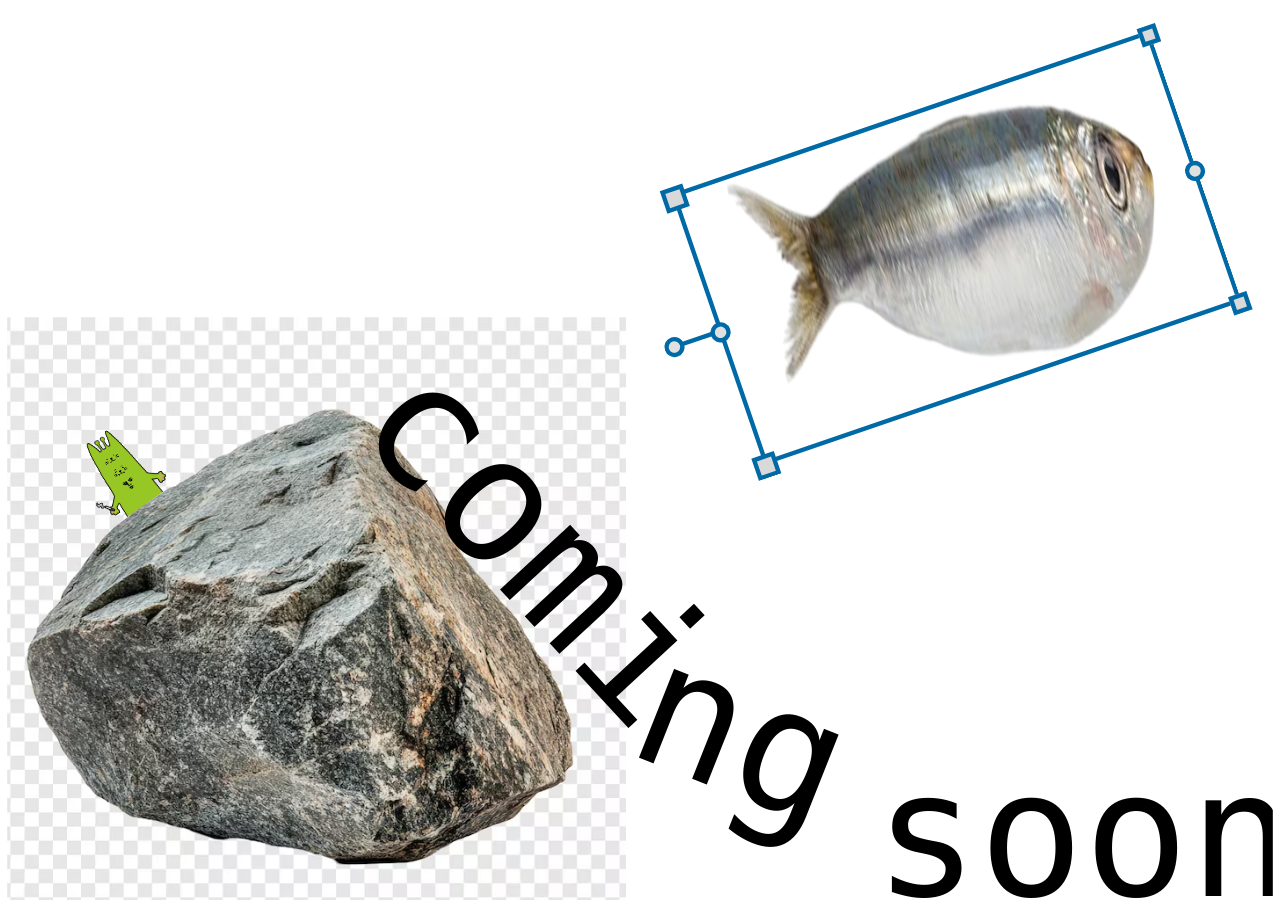
==== index.html @ 844eb031 "Coming soon Co-Authored-By: Claude Opus 5.5 <noreply@anthropic.com>" ====
<!DOCTYPE html>
<html lang="en">
<head>
  <meta charset="UTF-8">
  <meta name="viewport" content="width=device-width, initial-scale=1.0">
  <title>Coming soon</title>
  <link rel="stylesheet" href="styles.css">
</head>
<body>
  <!-- הבמה: עמוד "בקרוב" לפי הפריים בפיגמה -->
  <main class="stage">

    <!-- הסלע -->
    <img class="rock" src="images/rock.png" alt="">

    <!-- הכיתוב "coming soon", מחולק לשלושה חלקים כמו בפיגמה -->
    <h1 class="headline" aria-label="coming soon">
      <span class="rotated-box headline-comi" aria-hidden="true"><span class="headline-part">comi</span></span>
      <span class="rotated-box headline-ng" aria-hidden="true"><span class="headline-part">ng</span></span>
      <span class="headline-part headline-soon" aria-hidden="true">soon</span>
    </h1>

    <!-- החייזר הירוק שמציץ מאחורי הסלע -->
    <div class="rotated-box alien-box">
      <div class="alien">
        <div class="alien-body">
          <img src="images/alien-layer-1.png" alt="">
          <img src="images/alien-layer-2.png" alt="">
        </div>
        <div class="rotated-box alien-cigar-box">
          <img class="alien-cigar" src="images/alien-cigar.png" alt="">
        </div>
        <div class="alien-faces">
          <img src="images/alien-face-1.gif" alt="">
          <img src="images/alien-face-2.gif" alt="">
          <img src="images/alien-face-3.gif" alt="">
        </div>
      </div>
    </div>

    <!-- מסגרת הבחירה הכחולה סביב הדג -->
    <div class="rotated-box selection-frame-box">
      <div class="selection-frame">
        <img src="images/selection-box.svg" width="639.078" height="350.492" alt="">
      </div>
    </div>
    <div class="rotated-box handle-box handle-top"><div class="handle-square"></div></div>
    <div class="rotated-box handle-box handle-bottom"><div class="handle-square"></div></div>
    <div class="rotated-box handle-dot-box">
      <img class="handle-dot" src="images/selection-dot.svg" width="23.049" height="23.049" alt="">
    </div>

    <!-- הדג -->
    <div class="rotated-box fish-box">
      <div class="fish">
        <img src="images/fish.png" alt="">
      </div>
    </div>

  </main>

  <script src="script.js"></script>
</body>
</html>
---- styles.css ----
/* ===== משתנים: צבעים, פונטים ומידות מהפיגמה ===== */
:root {
  /* צבעים */
  --color-background: #ffffff;
  --color-text: #000000;
  --color-handle-fill: #d9d9d9;
  --color-handle-border: #006aa7;

  /* פונט */
  --font-display: "80-kb Grunge", monospace;
  --font-size-display: 198.508px;

  /* גודל הפריים בפיגמה (העמוד מוקטן/מוגדל כדי להיכנס למסך) */
  --stage-width: 1440px;
  --stage-height: 1024px;

  /* ריבועי הבחירה סביב הדג */
  --handle-size: 22px;
  --handle-border: 5px;
  --handle-rotation: -18.91deg;
}

/* טעינת הפונט מתוך תיקיית fonts */
@font-face {
  font-family: "80-kb Grunge";
  src: url("fonts/80-kb-Grunge.otf") format("opentype");
  font-display: swap;
}

/* ===== בסיס ===== */
* {
  box-sizing: border-box;
  margin: 0;
  padding: 0;
}

html,
body {
  height: 100%;
}

/* העמוד תופס מסך אחד בדיוק, בלי גלילה */
body {
  background: var(--color-background);
  overflow: hidden;
  display: flex;
  align-items: center;
  justify-content: center;
}

/* ===== הבמה: הפריים מהפיגמה בגודל המקורי =====
   script.js מחשב את --stage-scale כך שהבמה תיכנס לכל מסך */
.stage {
  position: relative;
  flex: none;
  width: var(--stage-width);
  height: var(--stage-height);
  background: var(--color-background);
  overflow: hidden;
  transform: scale(var(--stage-scale, 1));
}

/* כל חלק בבמה ממוקם במדויק לפי הפיגמה */
.stage > * {
  position: absolute;
}

/* עוטפן שמרכז אלמנט מסובב בתוך התיבה שלו */
.rotated-box {
  display: flex;
  align-items: center;
  justify-content: center;
}

.rotated-box > * {
  flex: none;
}

/* ===== הסלע ===== */
.rock {
  left: -36px;
  top: 361px;
  width: 740px;
  height: 740px;
  object-fit: cover;
}

/* ===== הכיתוב "coming soon" ===== */
/* הכותרת עצמה לא תופסת מקום; שלושת החלקים שלה ממוקמים בנפרד */
.headline {
  display: contents;
}

.headline > span {
  position: absolute;
}

.headline-part {
  font-family: var(--font-display);
  font-size: var(--font-size-display);
  font-weight: normal;
  line-height: normal;
  color: var(--color-text);
  white-space: nowrap;
}

.headline-comi {
  left: 391px;
  top: 397px;
  width: 425.539px;
  height: 439.284px;
}

.headline-comi > span {
  transform: rotate(47.26deg);
}

.headline-ng {
  left: 704px;
  top: 711px;
  width: 267.329px;
  height: 249.383px;
}

.headline-ng > span {
  transform: rotate(21.64deg);
}

.headline-soon {
  left: 986px;
  top: 836px;
  width: 433.76px;
}

/* ===== החייזר על הסלע ===== */
.alien-box {
  left: 28.75px;
  top: 457.65px;
  width: 175.076px;
  height: 165.237px;
}

.alien {
  position: relative;
  width: 142.688px;
  height: 101.449px;
  transform: rotate(-35.29deg);
}

/* שתי שכבות של גוף החייזר, אחת מעל השנייה */
.alien-body {
  position: absolute;
  left: 0;
  top: 0;
  width: 142.675px;
  height: 101.458px;
}

.alien-body img {
  position: absolute;
  inset: 0;
  width: 100%;
  height: 100%;
  object-fit: cover;
}

.alien-cigar-box {
  position: absolute;
  left: 32.75px;
  top: 64.2px;
  width: 30.581px;
  height: 28.006px;
}

.alien-cigar {
  width: 27.16px;
  height: 24.064px;
  object-fit: cover;
  transform: rotate(-171.03deg) scaleY(-1);
}

/* שלוש תמונות הפנים, אחת מתחת לשנייה */
.alien-faces {
  position: absolute;
  left: 74.19px;
  top: 27.96px;
  width: 20.17px;
  display: flex;
  flex-direction: column;
}

.alien-faces img {
  width: 100%;
  aspect-ratio: 272 / 241;
  object-fit: cover;
}

/* ===== מסגרת הבחירה סביב הדג ===== */
.selection-frame-box {
  left: 745px;
  top: 41.26px;
  width: 619.493px;
  height: 499.443px;
}

.selection-frame {
  position: relative;
  width: 537px;
  height: 344px;
  transform: rotate(var(--handle-rotation));
}

.selection-frame img {
  position: absolute;
  top: 0;
  right: -8.61%;
  bottom: -1.89%;
  left: -10.4%;
  display: block;
  width: auto;
  height: auto;
  max-width: none;
}

/* ריבועים ונקודה שנמצאים מחוץ למסגרת */
.handle-box {
  width: 27.942px;
  height: 27.942px;
}

.handle-square {
  width: var(--handle-size);
  height: var(--handle-size);
  background: var(--color-handle-fill);
  border: var(--handle-border) solid var(--color-handle-border);
  transform: rotate(var(--handle-rotation));
}

.handle-top {
  left: 1285.06px;
  top: 26px;
}

.handle-bottom {
  left: 1389.4px;
  top: 330.63px;
}

.handle-dot-box {
  left: 1336.42px;
  top: 179.52px;
  width: 29.274px;
  height: 29.274px;
}

.handle-dot {
  display: block;
  width: 23.049px;
  height: 23.049px;
  transform: rotate(var(--handle-rotation));
}

/* ===== הדג ===== */
.fish-box {
  left: 751.06px;
  top: -53px;
  width: 688.662px;
  height: 665.722px;
}

.fish {
  position: relative;
  width: 550.678px;
  height: 513.47px;
  overflow: hidden;
  transform: rotate(160.85deg) scaleY(-1);
}

.fish img {
  position: absolute;
  left: 0;
  top: -140.88%;
  width: 100%;
  height: 357.3%;
  max-width: none;
}
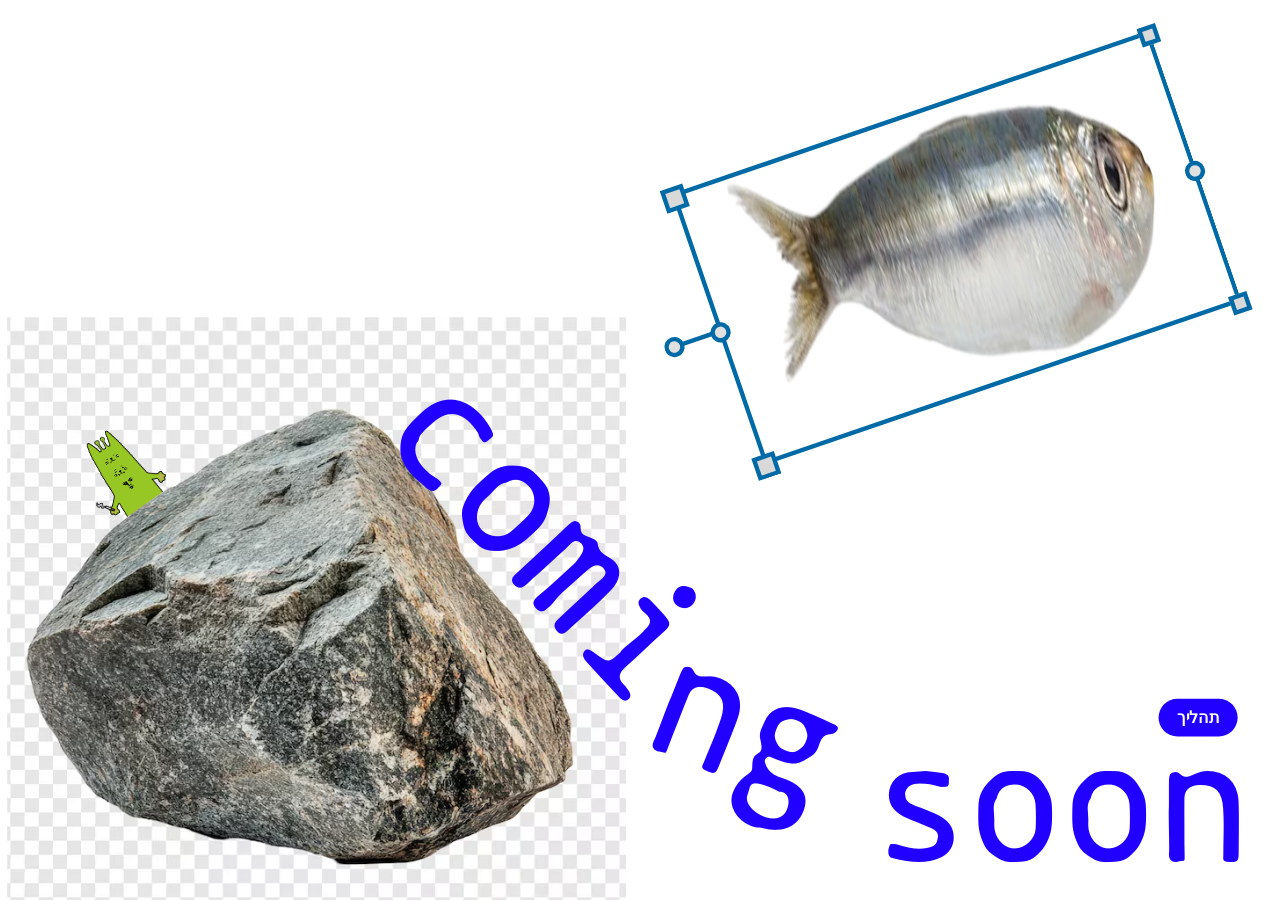
==== commit 1b6daade: "Match homepage to Figma frame Co-authored-by: Copilot <223556219+Copilot@users.noreply.github.com>" ====
--- a/index.html
+++ b/index.html
@@ -57,6 +57,8 @@
       </div>
     </div>
 
+    <a class="process-link" href="https://www.figma.com/design/0fMmF8JlBmtqzzVBiyrZSj/%D7%9E%D7%90%D7%99%D7%94-%D7%9B%D7%94%D7%9F?node-id=100-316&t=x6NZBkBiGSVsSGCf-4" lang="he">תהליך</a>
+
   </main>
 
   <script src="script.js"></script>
--- a/styles.css
+++ b/styles.css
@@ -2,7 +2,7 @@
 :root {
   /* צבעים */
   --color-background: #ffffff;
-  --color-text: #000000;
+  --color-text: #2100ff;
   --color-handle-fill: #d9d9d9;
   --color-handle-border: #006aa7;
 
@@ -284,3 +284,26 @@
   height: 357.3%;
   max-width: none;
 }
+
+/* קישור התהליך בפינה הימנית התחתונה של הפריים */
+.process-link {
+  left: 1310px;
+  top: 795px;
+  display: flex;
+  align-items: center;
+  justify-content: center;
+  width: 90px;
+  height: 43px;
+  border-radius: 999px;
+  background: var(--color-text);
+  color: var(--color-background);
+  font-family: Arial, sans-serif;
+  font-size: 18px;
+  font-weight: bold;
+  text-decoration: none;
+}
+
+.process-link:focus-visible {
+  outline: 3px solid var(--color-handle-border);
+  outline-offset: 4px;
+}
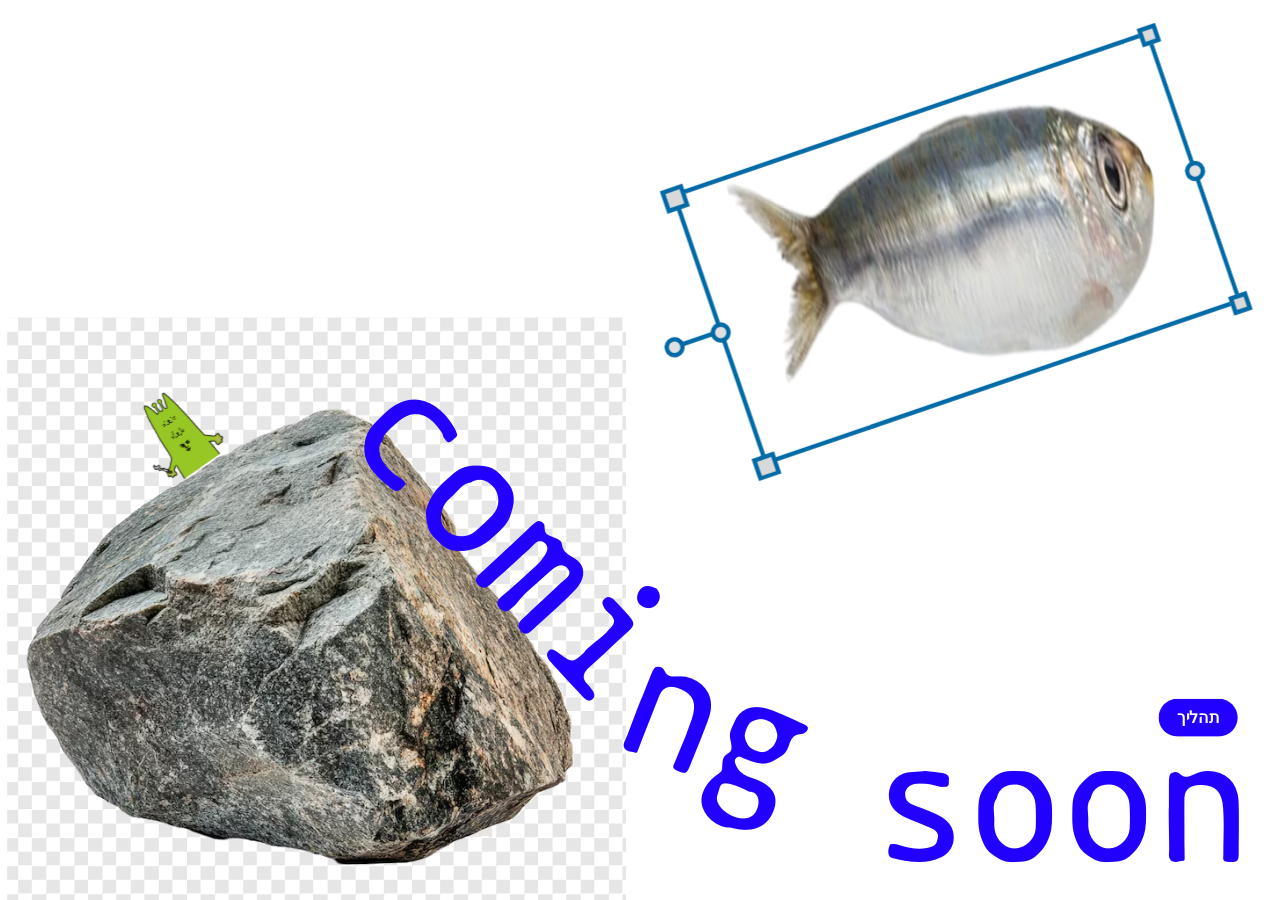
==== commit 73cb32c3: "Update homepage and process page, remove three-ways page Co-Authored-By: Claude Opus 5.5 <noreply@an" ====
--- a/index.html
+++ b/index.html
@@ -1,5 +1,5 @@
 <!DOCTYPE html>
-<html lang="en">
+<html lang="he">
 <head>
   <meta charset="UTF-8">
   <meta name="viewport" content="width=device-width, initial-scale=1.0">
@@ -10,54 +10,73 @@
   <!-- הבמה: עמוד "בקרוב" לפי הפריים בפיגמה -->
   <main class="stage">
 
-    <!-- הסלע -->
-    <img class="rock" src="images/rock.png" alt="">
+    <!-- היצור קבוע מאחורי האבן, והמשבצות נשארות כרקע -->
+    <div class="rock-scene">
+      <button
+        class="alien-box"
+        type="button"
+        aria-label="היצור הירוק: רחפו מעליו או לחצו עליו כדי שיתחבא ויצוץ בחזרה"
+      >
+        <div class="rotated-box alien-box-content">
+          <div class="alien">
+            <div class="alien-body">
+              <img src="images/alien-layer-1.png" alt="">
+              <img src="images/alien-layer-2.png" alt="">
+            </div>
+            <div class="rotated-box alien-cigar-box">
+              <img class="alien-cigar" src="images/alien-cigar.png" alt="">
+            </div>
+            <div class="alien-faces">
+              <img src="images/alien-face-1.gif" alt="">
+              <img src="images/alien-face-2.gif" alt="">
+              <img src="images/alien-face-3.gif" alt="">
+            </div>
+          </div>
+        </div>
+      </button>
+      <img class="rock" src="images/rock-cutout.png" alt="אבן">
+    </div>
 
-    <!-- הכיתוב "coming soon", מחולק לשלושה חלקים כמו בפיגמה -->
+    <!-- הכיתוב נשאר בסידור המקורי ומעט קרוב יותר לאבן -->
     <h1 class="headline" aria-label="coming soon">
-      <span class="rotated-box headline-comi" aria-hidden="true"><span class="headline-part">comi</span></span>
-      <span class="rotated-box headline-ng" aria-hidden="true"><span class="headline-part">ng</span></span>
-      <span class="headline-part headline-soon" aria-hidden="true">soon</span>
+      <span class="rotated-box headline-comi" aria-hidden="true"><span class="headline-part"><span class="headline-letter">c</span><span class="headline-letter">o</span><span class="headline-letter">m</span><span class="headline-letter">i</span></span></span>
+      <span class="rotated-box headline-ng" aria-hidden="true"><span class="headline-part"><span class="headline-letter">n</span><span class="headline-letter">g</span></span></span>
+      <span class="headline-part headline-soon" aria-hidden="true"><span class="headline-letter">s</span><span class="headline-letter">o</span><span class="headline-letter">o</span><span class="headline-letter">n</span></span>
     </h1>
 
-    <!-- החייזר הירוק שמציץ מאחורי הסלע -->
-    <div class="rotated-box alien-box">
-      <div class="alien">
-        <div class="alien-body">
-          <img src="images/alien-layer-1.png" alt="">
-          <img src="images/alien-layer-2.png" alt="">
+    <div class="fish-interactive-group">
+      <!-- מסגרת הבחירה והדג נמתחים יחד כשגוררים את נקודות המסגרת -->
+      <div class="rotated-box selection-frame-box">
+        <div class="selection-frame">
+          <svg class="selection-art" width="639.078" height="350.492" viewBox="0 0 639.078 350.492" fill="none" xmlns="http://www.w3.org/2000/svg" aria-label="מסגרת בחירה שאפשר למתוח">
+            <rect x="67.1224" y="11" width="569.456" height="322" stroke="#006AA7" stroke-width="5"/>
+            <rect class="resize-handle" data-resize-handle="top-left" role="button" tabindex="0" aria-label="מתיחת הפינה השמאלית העליונה" x="55.5701" y="3.99222" width="22" height="22" fill="#D9D9D9" stroke="#006AA7" stroke-width="5"/>
+            <rect class="resize-handle" data-resize-handle="bottom-left" role="button" tabindex="0" aria-label="מתיחת הפינה השמאלית התחתונה" x="55.5701" y="325.992" width="22" height="22" fill="#D9D9D9" stroke="#006AA7" stroke-width="5"/>
+            <path d="M3.57009 174.492H60.5701" stroke="#006AA7" stroke-width="5"/>
+            <path class="resize-handle" data-resize-handle="left-middle" role="button" tabindex="0" aria-label="מתיחת הצד השמאלי" d="M75.5944 175.992C75.5944 180.976 71.5541 185.017 66.5701 185.017C61.5861 185.017 57.5457 180.976 57.5457 175.992C57.5457 171.008 61.5861 166.968 66.5701 166.968C71.5541 166.968 75.5944 171.008 75.5944 175.992Z" fill="#E0E0E0" stroke="#006AA7" stroke-width="5"/>
+            <path class="rotation-handle" data-rotate-handle role="button" tabindex="0" aria-label="סיבוב הדג והמסגרת" d="M20.5487 174.787C20.5487 179.771 16.5083 183.811 11.5243 183.811C6.54033 183.811 2.5 179.771 2.5 174.787C2.5 169.803 6.54033 165.762 11.5243 165.762C16.5083 165.762 20.5487 169.803 20.5487 174.787Z" fill="#E0E0E0" stroke="#006AA7" stroke-width="5"/>
+          </svg>
         </div>
-        <div class="rotated-box alien-cigar-box">
-          <img class="alien-cigar" src="images/alien-cigar.png" alt="">
-        </div>
-        <div class="alien-faces">
-          <img src="images/alien-face-1.gif" alt="">
-          <img src="images/alien-face-2.gif" alt="">
-          <img src="images/alien-face-3.gif" alt="">
+      </div>
+      <button class="rotated-box handle-box handle-top" type="button" data-resize-handle="top-right" aria-label="מתיחת הפינה הימנית העליונה" title="מתיחת הפינה הימנית העליונה">
+        <span class="handle-square"></span>
+      </button>
+      <button class="rotated-box handle-box handle-bottom" type="button" data-resize-handle="bottom-right" aria-label="מתיחת הפינה הימנית התחתונה" title="מתיחת הפינה הימנית התחתונה">
+        <span class="handle-square"></span>
+      </button>
+      <button class="rotated-box handle-dot-box" type="button" data-resize-handle="right-middle" aria-label="מתיחת הצד הימני" title="מתיחת הצד הימני">
+        <img class="handle-dot" src="images/selection-dot.svg" width="23.049" height="23.049" alt="">
+      </button>
+
+      <!-- הדג נמתח יחד עם המסגרת, בלי לשמור על היחס בין רוחב לגובה -->
+      <div class="rotated-box fish-box">
+        <div class="fish">
+          <img src="images/fish.png" alt="">
         </div>
       </div>
     </div>
 
-    <!-- מסגרת הבחירה הכחולה סביב הדג -->
-    <div class="rotated-box selection-frame-box">
-      <div class="selection-frame">
-        <img src="images/selection-box.svg" width="639.078" height="350.492" alt="">
-      </div>
-    </div>
-    <div class="rotated-box handle-box handle-top"><div class="handle-square"></div></div>
-    <div class="rotated-box handle-box handle-bottom"><div class="handle-square"></div></div>
-    <div class="rotated-box handle-dot-box">
-      <img class="handle-dot" src="images/selection-dot.svg" width="23.049" height="23.049" alt="">
-    </div>
-
-    <!-- הדג -->
-    <div class="rotated-box fish-box">
-      <div class="fish">
-        <img src="images/fish.png" alt="">
-      </div>
-    </div>
-
-    <a class="process-link" href="https://www.figma.com/design/0fMmF8JlBmtqzzVBiyrZSj/%D7%9E%D7%90%D7%99%D7%94-%D7%9B%D7%94%D7%9F?node-id=100-316&t=x6NZBkBiGSVsSGCf-4" lang="he">תהליך</a>
+    <a class="process-link" href="process.html">תהליך</a>
 
   </main>
 
--- a/styles.css
+++ b/styles.css
@@ -5,19 +5,71 @@
   --color-text: #2100ff;
   --color-handle-fill: #d9d9d9;
   --color-handle-border: #006aa7;
+  --color-project-yellow: #ffed00;
 
   /* פונט */
   --font-display: "80-kb Grunge", monospace;
+  --font-hebrew: "80-kb Grunge", Arial, sans-serif;
   --font-size-display: 198.508px;
+  --font-label: "Narkiss Hadash", Arial, sans-serif;
+  --font-size-page-title: 185.3px;
+  --line-height-page-title: 0.73;
+  --font-size-page-label: 50px;
+  --line-height-page-label: 0.75;
+  --font-size-arrow: 30px;
 
   /* גודל הפריים בפיגמה (העמוד מוקטן/מוגדל כדי להיכנס למסך) */
   --stage-width: 1440px;
   --stage-height: 1024px;
+  --long-page-height: 2710px;
+  --page-gutter: 64px;
+  --process-preview-left: 28px;
+  --process-video-left: 26px;
+  --home-link-top: 30px;
+  --home-link-width: 56px;
+  --home-link-height: 42px;
+  --fish-button-left: 126px;
+  --process-navigation-top: 48px;
+  --process-navigation-width: 76px;
+  --process-navigation-height: 58px;
+  --process-navigation-shadow: 0 2px 6px rgba(0, 0, 0, 0.32);
+  --frame-border-width: 5px;
+  --video-accent-height: 8px;
+  --process-preview-top: 277px;
+  --process-preview-width: 728px;
+  --process-preview-height: 522px;
+  /* מיקום הטקסטים בעמוד התהליך (לפי הפיגמה) */
+  --page-copy-left: 763px;
+  --page-copy-width: 659px;
+  --page-label-inset: 7px;
+  --page-title-gap: 41px;
+  --process-copy-top: 234px;
+  --three-ways-copy-top: 994px;
+  --video-first-top: 22px;
+  --video-first-width: 665px;
+  --video-first-height: 410px;
+  --video-second-top: 482px;
+  --video-second-height: 410px;
+  --video-third-left: 746px;
+  --video-third-top: 482px;
+  --video-third-width: 665px;
+  --video-third-height: 410px;
 
   /* ריבועי הבחירה סביב הדג */
   --handle-size: 22px;
   --handle-border: 5px;
   --handle-rotation: -18.91deg;
+  --rock-checker-size: 32px;
+  --color-checker-light: #ffffff;
+  --color-checker-dark: #e6e6e6;
+  --transition-hover-duration: 160ms;
+  --cursor-rotate: url("images/cursor-rotate.svg") 12 12, alias;
+  --process-hover-brightness: 0.78;
+  --mobile-page-padding: 20px;
+  --mobile-block-gap: 24px;
+  --mobile-section-gap: 48px;
+  --mobile-title-size: clamp(52px, 14vw, 84px);
+  --mobile-label-size: clamp(24px, 6vw, 32px);
 }
 
 /* טעינת הפונט מתוך תיקיית fonts */
@@ -60,157 +112,131 @@
   transform: scale(var(--stage-scale, 1));
 }
 
-/* כל חלק בבמה ממוקם במדויק לפי הפיגמה */
-.stage > * {
-  position: absolute;
-}
-
-/* עוטפן שמרכז אלמנט מסובב בתוך התיבה שלו */
-.rotated-box {
+.long-page-body {
+  display: block;
+  height: auto;
+  min-height: 100%;
+  overflow-x: hidden;
+  overflow-y: auto;
+}
+
+.long-page-shell {
+  position: relative;
+  margin: 0 auto;
+}
+
+.process-page-stage {
+  height: var(--long-page-height);
+  transform-origin: top left;
+}
+
+.long-page-shell > .process-page-stage {
+  position: absolute;
+  top: 0;
+  left: 0;
+}
+
+.home-link {
+  top: var(--process-navigation-top);
+  left: var(--process-preview-left);
+  z-index: 5;
   display: flex;
   align-items: center;
   justify-content: center;
-}
-
-.rotated-box > * {
-  flex: none;
-}
-
-/* ===== הסלע ===== */
-.rock {
-  left: -36px;
-  top: 361px;
-  width: 740px;
-  height: 740px;
-  object-fit: cover;
-}
-
-/* ===== הכיתוב "coming soon" ===== */
-/* הכותרת עצמה לא תופסת מקום; שלושת החלקים שלה ממוקמים בנפרד */
-.headline {
-  display: contents;
-}
-
-.headline > span {
-  position: absolute;
-}
-
-.headline-part {
-  font-family: var(--font-display);
-  font-size: var(--font-size-display);
-  font-weight: normal;
-  line-height: normal;
-  color: var(--color-text);
-  white-space: nowrap;
-}
-
-.headline-comi {
-  left: 391px;
-  top: 397px;
-  width: 425.539px;
-  height: 439.284px;
-}
-
-.headline-comi > span {
-  transform: rotate(47.26deg);
-}
-
-.headline-ng {
-  left: 704px;
-  top: 711px;
-  width: 267.329px;
-  height: 249.383px;
-}
-
-.headline-ng > span {
-  transform: rotate(21.64deg);
-}
-
-.headline-soon {
-  left: 986px;
-  top: 836px;
-  width: 433.76px;
-}
-
-/* ===== החייזר על הסלע ===== */
-.alien-box {
-  left: 28.75px;
-  top: 457.65px;
-  width: 175.076px;
-  height: 165.237px;
-}
-
-.alien {
-  position: relative;
-  width: 142.688px;
-  height: 101.449px;
-  transform: rotate(-35.29deg);
-}
-
-/* שתי שכבות של גוף החייזר, אחת מעל השנייה */
-.alien-body {
-  position: absolute;
-  left: 0;
-  top: 0;
-  width: 142.675px;
-  height: 101.458px;
-}
-
-.alien-body img {
+  width: var(--process-navigation-width);
+  height: var(--process-navigation-height);
+  border-radius: 999px;
+  background: var(--color-text);
+  box-shadow: var(--process-navigation-shadow);
+  transition: filter var(--transition-hover-duration) ease;
+}
+
+.home-link:hover {
+  filter: brightness(var(--process-hover-brightness));
+}
+
+.home-link:focus-visible {
+  outline: 3px solid var(--color-handle-border);
+  outline-offset: 4px;
+}
+
+.home-link svg {
+  width: 32px;
+  height: 32px;
+  fill: var(--color-background);
+}
+
+.fish-button {
+  top: var(--process-navigation-top);
+  left: var(--fish-button-left);
+  z-index: 5;
+  display: flex;
+  align-items: center;
+  justify-content: center;
+  width: var(--process-navigation-width);
+  height: var(--process-navigation-height);
+  border-radius: 999px;
+  background: var(--color-text);
+  box-shadow: var(--process-navigation-shadow);
+}
+
+.fish-button svg {
+  width: 46px;
+  height: 30px;
+  fill: var(--color-background);
+}
+
+.fish-button circle {
+  fill: var(--color-text);
+}
+
+.stage.fish-moved {
+  overflow: visible;
+}
+
+/* כל חלק בבמה ממוקם במדויק לפי הפיגמה */
+.stage > * {
+  position: absolute;
+}
+
+.fish-interactive-group {
   position: absolute;
   inset: 0;
-  width: 100%;
-  height: 100%;
-  object-fit: cover;
-}
-
-.alien-cigar-box {
-  position: absolute;
-  left: 32.75px;
-  top: 64.2px;
-  width: 30.581px;
-  height: 28.006px;
-}
-
-.alien-cigar {
-  width: 27.16px;
-  height: 24.064px;
-  object-fit: cover;
-  transform: rotate(-171.03deg) scaleY(-1);
-}
-
-/* שלוש תמונות הפנים, אחת מתחת לשנייה */
-.alien-faces {
-  position: absolute;
-  left: 74.19px;
-  top: 27.96px;
-  width: 20.17px;
-  display: flex;
-  flex-direction: column;
-}
-
-.alien-faces img {
-  width: 100%;
-  aspect-ratio: 272 / 241;
-  object-fit: cover;
-}
-
-/* ===== מסגרת הבחירה סביב הדג ===== */
+  pointer-events: none;
+  transform: translate(var(--fish-offset-x, 0px), var(--fish-offset-y, 0px))
+    rotate(var(--fish-rotation, 0deg))
+    scale(var(--fish-scale-x, 1), var(--fish-scale-y, 1));
+  transform-origin: 1060px 295px;
+}
+
+.fish-interactive-group > * {
+  position: absolute;
+}
+
+.selection-frame-box,
+.handle-box,
+.handle-dot-box {
+  z-index: 2;
+  pointer-events: auto;
+}
+
+.fish-box {
+  z-index: 1;
+  pointer-events: auto;
+}
+
+.fish-box,
 .selection-frame-box {
-  left: 745px;
-  top: 41.26px;
-  width: 619.493px;
-  height: 499.443px;
-}
-
-.selection-frame {
-  position: relative;
-  width: 537px;
-  height: 344px;
-  transform: rotate(var(--handle-rotation));
-}
-
-.selection-frame img {
+  cursor: grab;
+  touch-action: none;
+}
+
+.fish-box:active,
+.selection-frame-box:active {
+  cursor: grabbing;
+}
+
+.fish-interactive-group .selection-art {
   position: absolute;
   top: 0;
   right: -8.61%;
@@ -220,6 +246,266 @@
   width: auto;
   height: auto;
   max-width: none;
+  cursor: default;
+  touch-action: none;
+  user-select: none;
+}
+
+/* סמן מתיחה לכל הידיות (גם אלה שבתוך ה-SVG וגם הכפתורים) */
+.fish-interactive-group [data-resize-handle] {
+  cursor: nwse-resize;
+}
+
+.fish-interactive-group .resize-handle {
+  pointer-events: all;
+}
+
+.fish-interactive-group [data-resize-handle="top-right"],
+.fish-interactive-group [data-resize-handle="bottom-left"] {
+  cursor: nesw-resize;
+}
+
+.fish-interactive-group [data-resize-handle="left-middle"],
+.fish-interactive-group [data-resize-handle="right-middle"] {
+  cursor: ew-resize;
+}
+
+.fish-interactive-group .resize-handle:focus-visible {
+  filter: drop-shadow(0 0 2px var(--color-text));
+}
+
+/* ידית הסיבוב מקבלת סמן של חץ מסתובב */
+.fish-interactive-group .rotation-handle {
+  cursor: var(--cursor-rotate);
+  pointer-events: all;
+  touch-action: none;
+}
+
+.fish-interactive-group .rotation-handle:focus-visible {
+  filter: drop-shadow(0 0 2px var(--color-text));
+}
+
+.fish-interactive-group .handle-box {
+  border: 0;
+  padding: 0;
+  background: transparent;
+  touch-action: none;
+}
+
+.fish-interactive-group .handle-dot-box {
+  border: 0;
+  padding: 0;
+  background: transparent;
+}
+
+/* עוטפן שמרכז אלמנט מסובב בתוך התיבה שלו */
+.rotated-box {
+  display: flex;
+  align-items: center;
+  justify-content: center;
+}
+
+.rotated-box > * {
+  flex: none;
+}
+
+/* ===== הסלע ===== */
+.rock-scene {
+  left: -36px;
+  top: 361px;
+  width: 740px;
+  height: 740px;
+  isolation: isolate;
+}
+
+.rock-scene::before {
+  position: absolute;
+  inset: 0;
+  content: "";
+  background-image: conic-gradient(
+    var(--color-checker-dark) 25%,
+    var(--color-checker-light) 0 50%,
+    var(--color-checker-dark) 0 75%,
+    var(--color-checker-light) 0
+  );
+  background-size: var(--rock-checker-size) var(--rock-checker-size);
+  pointer-events: none;
+}
+
+.rock {
+  position: absolute;
+  inset: 0;
+  z-index: 2;
+  display: block;
+  width: 100%;
+  height: 100%;
+  object-fit: cover;
+  pointer-events: none;
+}
+
+/* ===== הכיתוב "coming soon" ===== */
+/* הכותרת עצמה לא תופסת מקום; שלושת החלקים שלה ממוקמים בנפרד */
+.headline {
+  display: contents;
+}
+
+.headline > span {
+  position: absolute;
+}
+
+.headline-part {
+  font-family: var(--font-display);
+  font-size: var(--font-size-display);
+  font-weight: normal;
+  line-height: normal;
+  color: var(--color-text);
+  white-space: nowrap;
+}
+
+.headline-comi {
+  left: 350px;
+  top: 397px;
+  width: 425.539px;
+  height: 439.284px;
+}
+
+.headline-comi > .headline-part {
+  transform: rotate(47.26deg);
+}
+
+.headline-ng {
+  left: 670px;
+  top: 711px;
+  width: 267.329px;
+  height: 249.383px;
+}
+
+.headline-ng > .headline-part {
+  transform: rotate(21.64deg);
+}
+
+.headline-letter {
+  display: inline-block;
+}
+
+.headline-soon {
+  left: 986px;
+  top: 836px;
+  width: 433.76px;
+}
+
+.stage.is-leaving .headline-letter {
+  visibility: hidden;
+}
+
+.title-animation-letter {
+  position: absolute;
+  z-index: 4;
+  display: flex;
+  align-items: center;
+  justify-content: center;
+  margin: 0;
+  padding: 0;
+  white-space: pre;
+  transform-origin: center;
+  pointer-events: none;
+}
+
+/* ===== החייזר נשאר קבוע ומציץ מאחורי האבן ===== */
+.alien-box {
+  position: absolute;
+  left: 130px;
+  top: 54px;
+  width: 175.076px;
+  height: 165.237px;
+  z-index: 1;
+  padding: 0;
+  border: 0;
+  background: transparent;
+  cursor: pointer;
+  touch-action: manipulation;
+  clip-path: polygon(0 50%, 67% 0, 100% 50%, 33% 100%);
+}
+
+.alien-box:focus-visible {
+  outline: 2px solid var(--color-text);
+  outline-offset: 4px;
+}
+
+.alien-box-content {
+  width: 100%;
+  height: 100%;
+  transform-origin: center bottom;
+}
+
+.alien {
+  position: relative;
+  width: 142.688px;
+  height: 101.449px;
+  transform: rotate(-35.29deg);
+}
+
+/* שתי שכבות של גוף החייזר, אחת מעל השנייה */
+.alien-body {
+  position: absolute;
+  left: 0;
+  top: 0;
+  width: 142.675px;
+  height: 101.458px;
+}
+
+.alien-body img {
+  position: absolute;
+  inset: 0;
+  width: 100%;
+  height: 100%;
+  object-fit: cover;
+}
+
+.alien-cigar-box {
+  position: absolute;
+  left: 32.75px;
+  top: 64.2px;
+  width: 30.581px;
+  height: 28.006px;
+}
+
+.alien-cigar {
+  width: 27.16px;
+  height: 24.064px;
+  object-fit: cover;
+  transform: rotate(-171.03deg) scaleY(-1);
+}
+
+/* שלוש תמונות הפנים, אחת מתחת לשנייה */
+.alien-faces {
+  position: absolute;
+  left: 74.19px;
+  top: 27.96px;
+  width: 20.17px;
+  display: flex;
+  flex-direction: column;
+}
+
+.alien-faces img {
+  width: 100%;
+  aspect-ratio: 272 / 241;
+  object-fit: cover;
+}
+
+/* ===== מסגרת הבחירה סביב הדג ===== */
+.selection-frame-box {
+  left: 745px;
+  top: 41.26px;
+  width: 619.493px;
+  height: 499.443px;
+}
+
+.selection-frame {
+  position: relative;
+  width: 537px;
+  height: 344px;
+  transform: rotate(var(--handle-rotation));
 }
 
 /* ריבועים ונקודה שנמצאים מחוץ למסגרת */
@@ -247,10 +533,15 @@
 }
 
 .handle-dot-box {
+  z-index: 3;
   left: 1336.42px;
   top: 179.52px;
   width: 29.274px;
   height: 29.274px;
+  border: 0;
+  padding: 0;
+  background: transparent;
+  touch-action: none;
 }
 
 .handle-dot {
@@ -301,9 +592,240 @@
   font-size: 18px;
   font-weight: bold;
   text-decoration: none;
+  transition: filter var(--transition-hover-duration) ease;
+}
+
+.process-link:hover {
+  filter: brightness(var(--process-hover-brightness));
 }
 
 .process-link:focus-visible {
   outline: 3px solid var(--color-handle-border);
   outline-offset: 4px;
-}
+  filter: brightness(var(--process-hover-brightness));
+}
+
+/* עמוד התהליך */
+.process-preview {
+  left: var(--process-preview-left);
+  top: var(--process-preview-top);
+  width: var(--process-preview-width);
+  height: var(--process-preview-height);
+  border: var(--frame-border-width) solid var(--color-text);
+}
+
+.process-preview img {
+  display: block;
+  width: 100%;
+  height: 100%;
+  object-fit: cover;
+}
+
+/* טקסטים של העמוד: תווית [חלק] וכותרת גדולה, מיושרים לימין כמו בפיגמה */
+.process-copy,
+.three-ways-copy {
+  left: var(--page-copy-left);
+  width: var(--page-copy-width);
+  display: flex;
+  flex-direction: column;
+  align-items: stretch;
+  color: var(--color-text);
+  text-align: right;
+}
+
+.process-copy {
+  top: var(--process-copy-top);
+}
+
+.three-ways-copy {
+  top: var(--three-ways-copy-top);
+}
+
+/* התווית הקטנה [חלק 1] / [חלק 2] */
+.process-label,
+.three-ways-label {
+  margin-right: var(--page-label-inset);
+  font-family: var(--font-label);
+  font-size: var(--font-size-page-label);
+  line-height: var(--line-height-page-label);
+  white-space: nowrap;
+}
+
+/* הכותרת הגדולה, כל מילה בשורה משלה */
+.process-title,
+.three-ways-title {
+  display: flex;
+  flex-direction: column;
+  margin-top: var(--page-title-gap);
+  font-family: var(--font-hebrew);
+  font-size: var(--font-size-page-title);
+  font-weight: normal;
+  line-height: var(--line-height-page-title);
+}
+
+.project-video-card {
+  margin: 0;
+  overflow: hidden;
+  border: var(--frame-border-width) solid var(--color-text);
+  background: var(--color-background);
+}
+
+.project-video-card video {
+  display: block;
+  width: 100%;
+  height: 100%;
+  object-fit: cover;
+}
+
+.project-video-first {
+  left: var(--process-video-left);
+  top: var(--video-first-top);
+  width: var(--video-first-width);
+  height: var(--video-first-height);
+}
+
+.process-page-stage .project-video-first {
+  top: calc(var(--stage-height) + var(--video-first-top));
+}
+
+.project-video-second {
+  left: var(--process-video-left);
+  top: var(--video-second-top);
+  width: var(--video-first-width);
+  height: var(--video-second-height);
+}
+
+.process-page-stage .project-video-second {
+  top: calc(var(--stage-height) + var(--video-second-top));
+}
+
+.project-video-third {
+  left: var(--video-third-left);
+  top: var(--video-third-top);
+  width: var(--video-third-width);
+  height: var(--video-third-height);
+}
+
+.process-page-stage .project-video-third {
+  top: calc(var(--stage-height) + var(--video-third-top));
+}
+
+@media (prefers-reduced-motion: reduce) {
+  .process-link,
+  .home-link {
+    transition: none;
+  }
+}
+
+@media (max-width: 600px) {
+  .long-page-shell {
+    width: 100%;
+    height: auto;
+  }
+
+  .long-page-shell > .process-page-stage {
+    position: relative;
+    top: auto;
+    left: auto;
+  }
+
+  .process-page-stage {
+    display: flex;
+    flex-direction: column;
+    align-items: stretch;
+    gap: var(--mobile-block-gap);
+    width: 100%;
+    height: auto;
+    min-height: 100vh;
+    padding: var(--mobile-page-padding);
+    overflow: visible;
+    transform: none;
+  }
+
+  .process-page-stage > * {
+    position: static;
+    flex: none;
+  }
+
+  .process-page-stage > .home-link {
+    position: absolute;
+    top: var(--mobile-page-padding);
+    left: var(--mobile-page-padding);
+  }
+
+  .process-page-stage > .fish-button {
+    position: absolute;
+    top: var(--mobile-page-padding);
+    left: calc(var(--mobile-page-padding) + 72px);
+  }
+
+  .process-page-stage .process-preview {
+    width: 100%;
+    height: auto;
+    margin-top: 56px;
+    aspect-ratio: 720 / 516;
+  }
+
+  .process-page-stage .home-link,
+  .process-page-stage .fish-button {
+    width: 56px;
+    height: 42px;
+  }
+
+  .process-page-stage .home-link svg {
+    width: 24px;
+    height: 24px;
+  }
+
+  .process-page-stage .fish-button svg {
+    width: 36px;
+    height: 24px;
+  }
+
+  .process-page-stage .process-copy,
+  .process-page-stage .three-ways-copy {
+    width: 100%;
+    height: auto;
+    align-items: stretch;
+    justify-content: flex-start;
+    transform: none;
+    text-align: right;
+  }
+
+  .process-page-stage .process-title,
+  .process-page-stage .three-ways-title {
+    align-items: stretch;
+    text-align: right;
+  }
+
+  .process-page-stage .three-ways-copy {
+    margin-top: var(--mobile-section-gap);
+  }
+
+  .process-page-stage .process-label,
+  .process-page-stage .three-ways-label {
+    font-size: var(--mobile-label-size);
+  }
+
+  .process-page-stage .process-title,
+  .process-page-stage .three-ways-title {
+    font-size: var(--mobile-title-size);
+    line-height: 1.1;
+  }
+
+  .process-page-stage .project-video-first,
+  .process-page-stage .project-video-second,
+  .process-page-stage .project-video-third {
+    width: 100%;
+    height: auto;
+  }
+
+  .process-page-stage .project-video-first,
+  .process-page-stage .project-video-second {
+    aspect-ratio: 665 / 410;
+  }
+
+  .process-page-stage .project-video-third {
+    aspect-ratio: 665 / 410;
+  }
+}
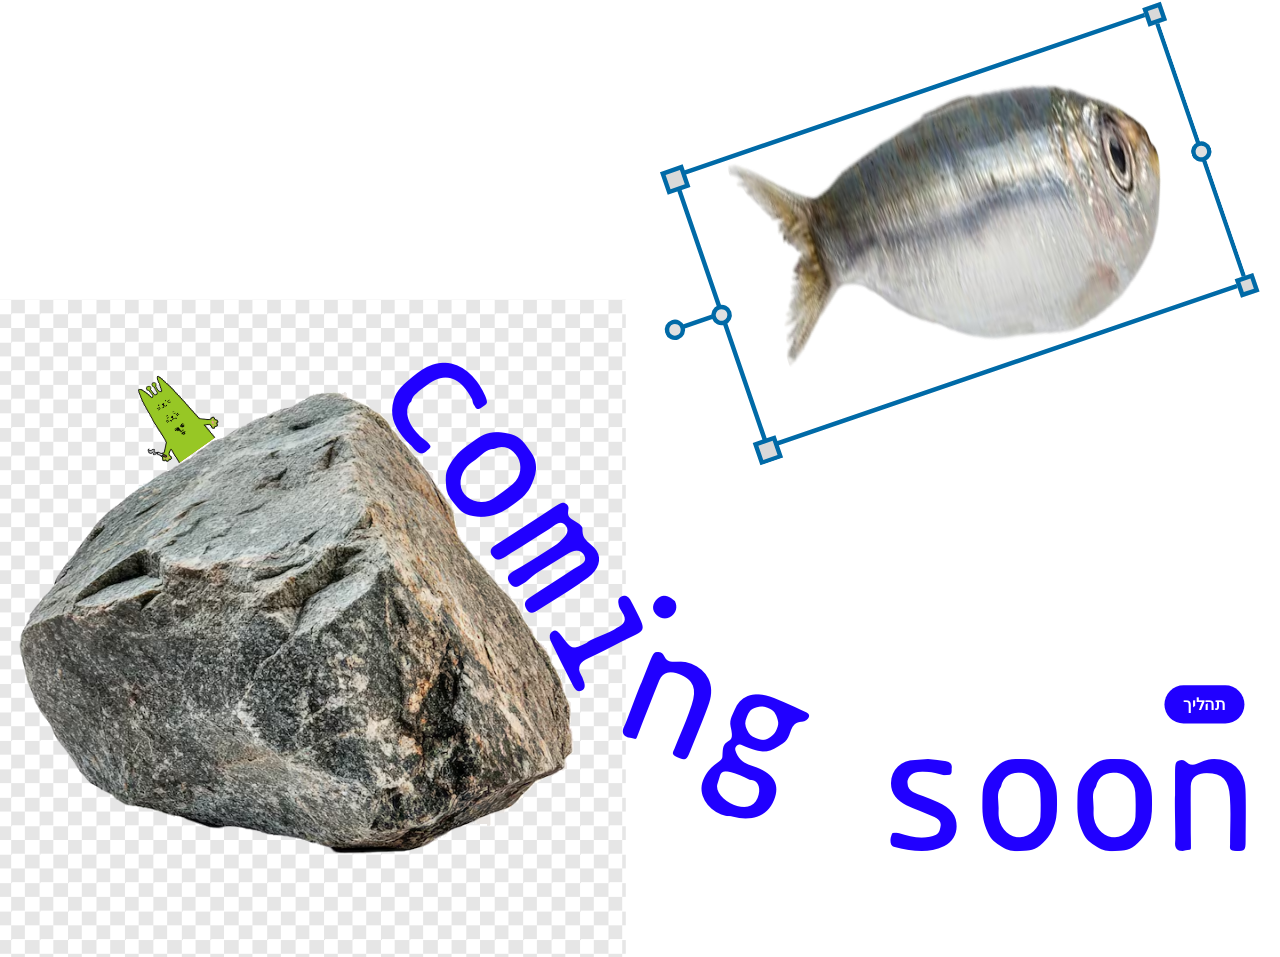
==== commit 96e2f619: "Fix wide-screen layout, lift homepage, align rock letters - Home stage no longer clips its content, " ====
--- a/index.html
+++ b/index.html
@@ -8,7 +8,7 @@
 </head>
 <body>
   <!-- הבמה: עמוד "בקרוב" לפי הפריים בפיגמה -->
-  <main class="stage">
+  <main class="stage home-stage">
 
     <!-- היצור קבוע מאחורי האבן, והמשבצות נשארות כרקע -->
     <div class="rock-scene">
@@ -37,10 +37,15 @@
       <img class="rock" src="images/rock-cutout.png" alt="אבן">
     </div>
 
-    <!-- הכיתוב נשאר בסידור המקורי ומעט קרוב יותר לאבן -->
+    <!-- הכיתוב: האותיות c-o-m-i יושבות אחת-אחת על קו הצד של האבן -->
     <h1 class="headline" aria-label="coming soon">
-      <span class="rotated-box headline-comi" aria-hidden="true"><span class="headline-part"><span class="headline-letter">c</span><span class="headline-letter">o</span><span class="headline-letter">m</span><span class="headline-letter">i</span></span></span>
-      <span class="rotated-box headline-ng" aria-hidden="true"><span class="headline-part"><span class="headline-letter">n</span><span class="headline-letter">g</span></span></span>
+      <span class="headline-part headline-letter rock-letter rock-letter-c" aria-hidden="true">c</span>
+      <span class="headline-part headline-letter rock-letter rock-letter-o" aria-hidden="true">o</span>
+      <span class="headline-part headline-letter rock-letter rock-letter-m" aria-hidden="true">m</span>
+      <span class="headline-part headline-letter rock-letter rock-letter-i" aria-hidden="true">i</span>
+      <!-- n-g ממשיכות מהפינה של האבן בירידה אל האדמה -->
+      <span class="headline-part headline-letter rock-letter slope-letter-n" aria-hidden="true">n</span>
+      <span class="headline-part headline-letter rock-letter slope-letter-g" aria-hidden="true">g</span>
       <span class="headline-part headline-soon" aria-hidden="true"><span class="headline-letter">s</span><span class="headline-letter">o</span><span class="headline-letter">o</span><span class="headline-letter">n</span></span>
     </h1>
 
--- a/styles.css
+++ b/styles.css
@@ -21,6 +21,7 @@
   /* גודל הפריים בפיגמה (העמוד מוקטן/מוגדל כדי להיכנס למסך) */
   --stage-width: 1440px;
   --stage-height: 1024px;
+  --home-lift: 24px; /* בכמה להרים את עמוד הבית למעלה (יותר מזה חותך את הידית העליונה של הדג) */
   --long-page-height: 2710px;
   --page-gutter: 64px;
   --process-preview-left: 28px;
@@ -91,25 +92,33 @@
   height: 100%;
 }
 
-/* העמוד תופס מסך אחד בדיוק, בלי גלילה */
+/* העמוד תופס מסך אחד בדיוק, בלי גלילה.
+   הבמה ממורכזת לרוחב ונצמדת למעלה */
 body {
   background: var(--color-background);
   overflow: hidden;
   display: flex;
-  align-items: center;
+  align-items: flex-start;
   justify-content: center;
 }
 
 /* ===== הבמה: הפריים מהפיגמה בגודל המקורי =====
-   script.js מחשב את --stage-scale כך שהבמה תיכנס לכל מסך */
+   script.js מחשב את --stage-scale כך שהבמה תיכנס לכל מסך.
+   הבמה לא חותכת את מה שיוצא ממנה, כך שבמסך רחב אפשר לגרור
+   את הדג עד קצה המסך (רק קצה החלון חותך) */
 .stage {
   position: relative;
   flex: none;
   width: var(--stage-width);
   height: var(--stage-height);
   background: var(--color-background);
-  overflow: hidden;
   transform: scale(var(--stage-scale, 1));
+  transform-origin: top center;
+}
+
+/* עמוד הבית מורם קצת למעלה, כדי שהתוכן לא ישב נמוך מדי במסך */
+.home-stage {
+  transform: scale(var(--stage-scale, 1)) translateY(calc(var(--home-lift) * -1));
 }
 
 .long-page-body {
@@ -127,6 +136,7 @@
 
 .process-page-stage {
   height: var(--long-page-height);
+  overflow: hidden;
   transform-origin: top left;
 }
 
@@ -190,10 +200,6 @@
   fill: var(--color-text);
 }
 
-.stage.fish-moved {
-  overflow: visible;
-}
-
 /* כל חלק בבמה ממוקם במדויק לפי הפיגמה */
 .stage > * {
   position: absolute;
@@ -362,25 +368,48 @@
   white-space: nowrap;
 }
 
-.headline-comi {
-  left: 350px;
-  top: 397px;
-  width: 425.539px;
-  height: 439.284px;
-}
-
-.headline-comi > .headline-part {
-  transform: rotate(47.26deg);
-}
-
-.headline-ng {
-  left: 670px;
-  top: 711px;
-  width: 267.329px;
-  height: 249.383px;
-}
-
-.headline-ng > .headline-part {
+/* האותיות c-o-m-i: כל אות מסובבת לפי השיפוע של האבן במקום שלה,
+   כך שהתחתית שלה (קו הבסיס) נוגעת בדיוק בקו הצד של האבן.
+   המיקומים מחושבים על קו חלק לאורך האבן, כך שהרווח בין כל שתי אותיות שווה */
+.rock-letter {
+  width: 107.25px;
+  height: 184px;
+}
+
+.rock-letter-c {
+  left: 436.0px;
+  top: 384.2px;
+  transform: rotate(52.38deg);
+}
+
+.rock-letter-o {
+  left: 498.8px;
+  top: 464.9px;
+  transform: rotate(53.71deg);
+}
+
+.rock-letter-m {
+  left: 564.2px;
+  top: 559.3px;
+  transform: rotate(57.3deg);
+}
+
+.rock-letter-i {
+  left: 623.1px;
+  top: 652.1px;
+  transform: rotate(63.43deg);
+}
+
+/* האותיות n-g: במקום המקורי שלהן מהפיגמה, בירידה אל האדמה */
+.slope-letter-n {
+  left: 700.2px;
+  top: 723.9px;
+  transform: rotate(21.64deg);
+}
+
+.slope-letter-g {
+  left: 799.9px;
+  top: 763.5px;
   transform: rotate(21.64deg);
 }
 
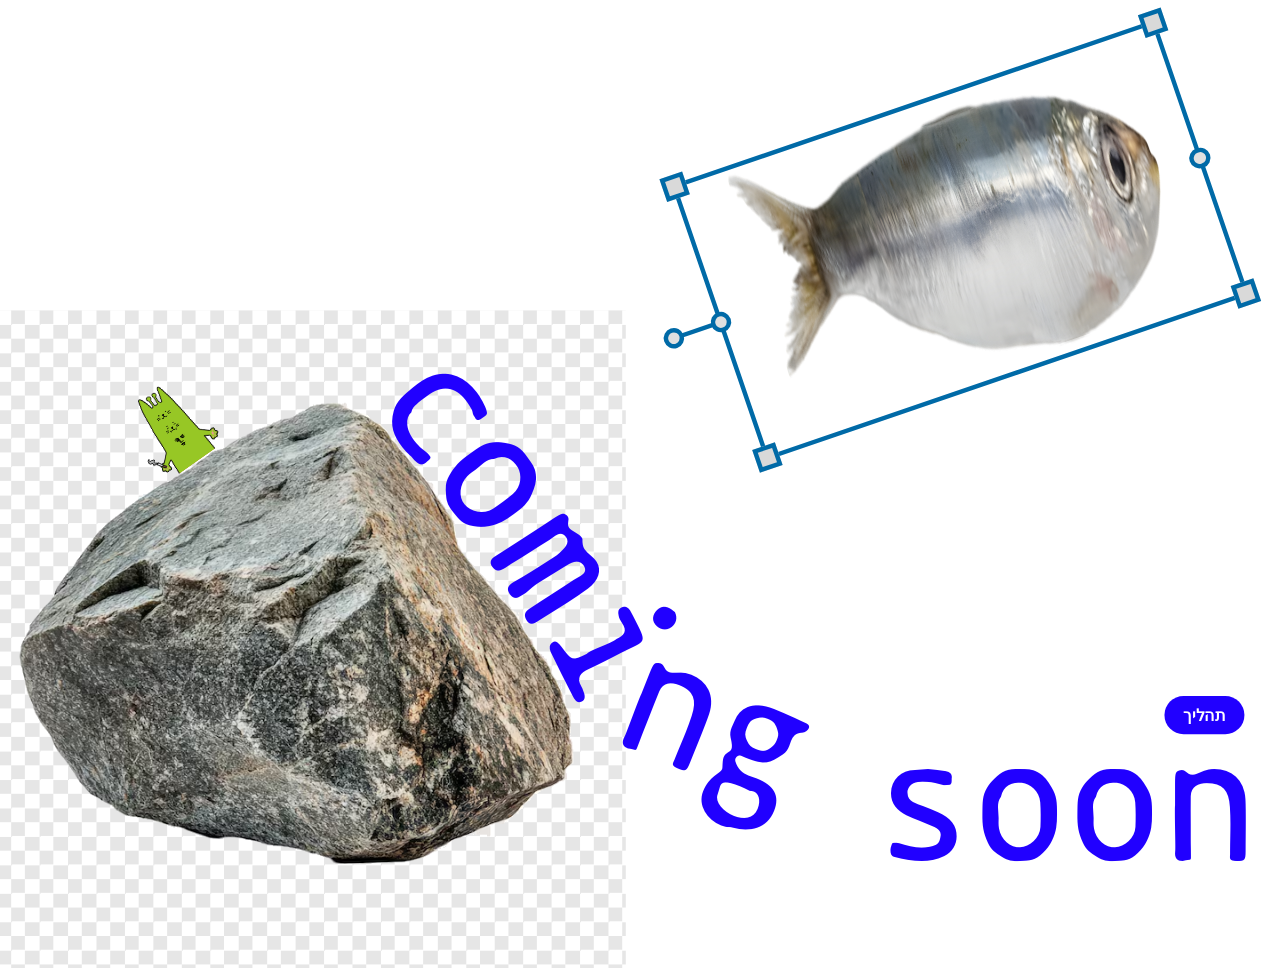
==== commit eca2aadd: "Keep selection frame lines and handles fixed size while stretching Rebuild the fish selection frame " ====
--- a/index.html
+++ b/index.html
@@ -50,33 +50,30 @@
     </h1>
 
     <div class="fish-interactive-group">
-      <!-- מסגרת הבחירה והדג נמתחים יחד כשגוררים את נקודות המסגרת -->
+      <!-- מסגרת הבחירה: הרוחב והגובה שלה גדלים כשמותחים,
+           אבל עובי הקו והידיות נשארים באותו גודל -->
       <div class="rotated-box selection-frame-box">
         <div class="selection-frame">
-          <svg class="selection-art" width="639.078" height="350.492" viewBox="0 0 639.078 350.492" fill="none" xmlns="http://www.w3.org/2000/svg" aria-label="מסגרת בחירה שאפשר למתוח">
-            <rect x="67.1224" y="11" width="569.456" height="322" stroke="#006AA7" stroke-width="5"/>
-            <rect class="resize-handle" data-resize-handle="top-left" role="button" tabindex="0" aria-label="מתיחת הפינה השמאלית העליונה" x="55.5701" y="3.99222" width="22" height="22" fill="#D9D9D9" stroke="#006AA7" stroke-width="5"/>
-            <rect class="resize-handle" data-resize-handle="bottom-left" role="button" tabindex="0" aria-label="מתיחת הפינה השמאלית התחתונה" x="55.5701" y="325.992" width="22" height="22" fill="#D9D9D9" stroke="#006AA7" stroke-width="5"/>
-            <path d="M3.57009 174.492H60.5701" stroke="#006AA7" stroke-width="5"/>
-            <path class="resize-handle" data-resize-handle="left-middle" role="button" tabindex="0" aria-label="מתיחת הצד השמאלי" d="M75.5944 175.992C75.5944 180.976 71.5541 185.017 66.5701 185.017C61.5861 185.017 57.5457 180.976 57.5457 175.992C57.5457 171.008 61.5861 166.968 66.5701 166.968C71.5541 166.968 75.5944 171.008 75.5944 175.992Z" fill="#E0E0E0" stroke="#006AA7" stroke-width="5"/>
-            <path class="rotation-handle" data-rotate-handle role="button" tabindex="0" aria-label="סיבוב הדג והמסגרת" d="M20.5487 174.787C20.5487 179.771 16.5083 183.811 11.5243 183.811C6.54033 183.811 2.5 179.771 2.5 174.787C2.5 169.803 6.54033 165.762 11.5243 165.762C16.5083 165.762 20.5487 169.803 20.5487 174.787Z" fill="#E0E0E0" stroke="#006AA7" stroke-width="5"/>
-          </svg>
+          <div class="selection-outline">
+            <!-- הקו שמחבר את ידית הסיבוב למסגרת -->
+            <span class="rotation-arm" aria-hidden="true"></span>
+            <button class="frame-handle rotation-handle" type="button" data-rotate-handle aria-label="סיבוב הדג והמסגרת" title="סיבוב הדג והמסגרת"></button>
+            <button class="frame-handle square-handle" type="button" data-resize-handle="top-left" aria-label="מתיחת הפינה השמאלית העליונה" title="מתיחת הפינה השמאלית העליונה"></button>
+            <button class="frame-handle square-handle" type="button" data-resize-handle="bottom-left" aria-label="מתיחת הפינה השמאלית התחתונה" title="מתיחת הפינה השמאלית התחתונה"></button>
+            <button class="frame-handle square-handle" type="button" data-resize-handle="top-right" aria-label="מתיחת הפינה הימנית העליונה" title="מתיחת הפינה הימנית העליונה"></button>
+            <button class="frame-handle square-handle" type="button" data-resize-handle="bottom-right" aria-label="מתיחת הפינה הימנית התחתונה" title="מתיחת הפינה הימנית התחתונה"></button>
+            <button class="frame-handle dot-handle" type="button" data-resize-handle="left-middle" aria-label="מתיחת הצד השמאלי" title="מתיחת הצד השמאלי"></button>
+            <button class="frame-handle dot-handle" type="button" data-resize-handle="right-middle" aria-label="מתיחת הצד הימני" title="מתיחת הצד הימני"></button>
+          </div>
         </div>
       </div>
-      <button class="rotated-box handle-box handle-top" type="button" data-resize-handle="top-right" aria-label="מתיחת הפינה הימנית העליונה" title="מתיחת הפינה הימנית העליונה">
-        <span class="handle-square"></span>
-      </button>
-      <button class="rotated-box handle-box handle-bottom" type="button" data-resize-handle="bottom-right" aria-label="מתיחת הפינה הימנית התחתונה" title="מתיחת הפינה הימנית התחתונה">
-        <span class="handle-square"></span>
-      </button>
-      <button class="rotated-box handle-dot-box" type="button" data-resize-handle="right-middle" aria-label="מתיחת הצד הימני" title="מתיחת הצד הימני">
-        <img class="handle-dot" src="images/selection-dot.svg" width="23.049" height="23.049" alt="">
-      </button>
 
       <!-- הדג נמתח יחד עם המסגרת, בלי לשמור על היחס בין רוחב לגובה -->
-      <div class="rotated-box fish-box">
-        <div class="fish">
-          <img src="images/fish.png" alt="">
+      <div class="fish-stretch">
+        <div class="rotated-box fish-box">
+          <div class="fish">
+            <img src="images/fish.png" alt="">
+          </div>
         </div>
       </div>
     </div>
--- a/styles.css
+++ b/styles.css
@@ -21,7 +21,7 @@
   /* גודל הפריים בפיגמה (העמוד מוקטן/מוגדל כדי להיכנס למסך) */
   --stage-width: 1440px;
   --stage-height: 1024px;
-  --home-lift: 24px; /* בכמה להרים את עמוד הבית למעלה (יותר מזה חותך את הידית העליונה של הדג) */
+  --home-lift: 12px; /* בכמה להרים את עמוד הבית למעלה (פחות = יותר רווח לבן מעל המסגרת של הדג) */
   --long-page-height: 2710px;
   --page-gutter: 64px;
   --process-preview-left: 28px;
@@ -60,6 +60,15 @@
   --handle-size: 22px;
   --handle-border: 5px;
   --handle-rotation: -18.91deg;
+  --handle-dot-size: 23.05px;
+  --color-handle-dot-fill: #e0e0e0;
+  /* מסגרת הבחירה (המידות של הקו עצמו, לפני מתיחה) */
+  --selection-width: 569.456px;
+  --selection-height: 322px;
+  --selection-center-x: 296px; /* מרכז המסגרת בתוך .selection-frame */
+  --selection-center-y: 172px;
+  --selection-center-on-stage: 1080.76px 282.07px; /* אותה נקודה, ביחידות של הבמה */
+  --rotation-arm-length: 55.6px;
   --rock-checker-size: 32px;
   --color-checker-light: #ffffff;
   --color-checker-dark: #e6e6e6;
@@ -210,19 +219,35 @@
   inset: 0;
   pointer-events: none;
   transform: translate(var(--fish-offset-x, 0px), var(--fish-offset-y, 0px))
-    rotate(var(--fish-rotation, 0deg))
-    scale(var(--fish-scale-x, 1), var(--fish-scale-y, 1));
+    rotate(var(--fish-rotation, 0deg));
   transform-origin: 1060px 295px;
 }
 
+/* הדג נמתח לאורך הצירים של המסגרת (שמוטה ב-18.91 מעלות),
+   מסביב למרכז של המסגרת, כדי שיתאים בדיוק למסגרת שנמתחת */
+.fish-stretch {
+  inset: 0;
+  transform: rotate(var(--handle-rotation))
+    scale(var(--fish-scale-x, 1), var(--fish-scale-y, 1))
+    rotate(calc(var(--handle-rotation) * -1));
+  transform-origin: var(--selection-center-on-stage);
+}
+
+.fish-stretch > * {
+  position: absolute;
+}
+
 .fish-interactive-group > * {
   position: absolute;
 }
 
-.selection-frame-box,
-.handle-box,
-.handle-dot-box {
+.selection-frame-box {
   z-index: 2;
+}
+
+/* רק הקו של המסגרת (והשטח שבתוכה) והידיות מגיבים לעכבר */
+.selection-outline,
+.frame-handle {
   pointer-events: auto;
 }
 
@@ -232,38 +257,19 @@
 }
 
 .fish-box,
-.selection-frame-box {
+.selection-outline {
   cursor: grab;
   touch-action: none;
 }
 
 .fish-box:active,
-.selection-frame-box:active {
+.selection-outline:active {
   cursor: grabbing;
 }
 
-.fish-interactive-group .selection-art {
-  position: absolute;
-  top: 0;
-  right: -8.61%;
-  bottom: -1.89%;
-  left: -10.4%;
-  display: block;
-  width: auto;
-  height: auto;
-  max-width: none;
-  cursor: default;
-  touch-action: none;
-  user-select: none;
-}
-
-/* סמן מתיחה לכל הידיות (גם אלה שבתוך ה-SVG וגם הכפתורים) */
+/* סמן מתיחה לכל הידיות */
 .fish-interactive-group [data-resize-handle] {
   cursor: nwse-resize;
-}
-
-.fish-interactive-group .resize-handle {
-  pointer-events: all;
 }
 
 .fish-interactive-group [data-resize-handle="top-right"],
@@ -276,32 +282,13 @@
   cursor: ew-resize;
 }
 
-.fish-interactive-group .resize-handle:focus-visible {
-  filter: drop-shadow(0 0 2px var(--color-text));
-}
-
 /* ידית הסיבוב מקבלת סמן של חץ מסתובב */
 .fish-interactive-group .rotation-handle {
   cursor: var(--cursor-rotate);
-  pointer-events: all;
-  touch-action: none;
-}
-
-.fish-interactive-group .rotation-handle:focus-visible {
+}
+
+.frame-handle:focus-visible {
   filter: drop-shadow(0 0 2px var(--color-text));
-}
-
-.fish-interactive-group .handle-box {
-  border: 0;
-  padding: 0;
-  background: transparent;
-  touch-action: none;
-}
-
-.fish-interactive-group .handle-dot-box {
-  border: 0;
-  padding: 0;
-  background: transparent;
 }
 
 /* עוטפן שמרכז אלמנט מסובב בתוך התיבה שלו */
@@ -537,47 +524,65 @@
   transform: rotate(var(--handle-rotation));
 }
 
-/* ריבועים ונקודה שנמצאים מחוץ למסגרת */
-.handle-box {
-  width: 27.942px;
-  height: 27.942px;
-}
-
-.handle-square {
-  width: var(--handle-size);
-  height: var(--handle-size);
+/* הקו של המסגרת. הרוחב והגובה מוכפלים במתיחה (script.js),
+   והקו מצויר עם outline כדי שהעובי שלו לא ישתנה */
+.selection-outline {
+  position: absolute;
+  left: var(--selection-center-x);
+  top: var(--selection-center-y);
+  width: calc(var(--selection-width) * var(--fish-scale-x, 1));
+  height: calc(var(--selection-height) * var(--fish-scale-y, 1));
+  outline: var(--handle-border) solid var(--color-handle-border);
+  outline-offset: calc(var(--handle-border) / -2); /* הקו יושב בדיוק על קצה המסגרת */
+  transform: translate(-50%, -50%);
+}
+
+/* כל ידית ממורכזת על הנקודה שלה במסגרת, ונשארת באותו גודל */
+.frame-handle {
+  position: absolute;
+  z-index: 1;
+  padding: 0;
+  border: var(--handle-border) solid var(--color-handle-border);
+  transform: translate(-50%, -50%);
+  touch-action: none;
+}
+
+.square-handle {
+  width: calc(var(--handle-size) + var(--handle-border));
+  height: calc(var(--handle-size) + var(--handle-border));
   background: var(--color-handle-fill);
-  border: var(--handle-border) solid var(--color-handle-border);
-  transform: rotate(var(--handle-rotation));
-}
-
-.handle-top {
-  left: 1285.06px;
-  top: 26px;
-}
-
-.handle-bottom {
-  left: 1389.4px;
-  top: 330.63px;
-}
-
-.handle-dot-box {
-  z-index: 3;
-  left: 1336.42px;
-  top: 179.52px;
-  width: 29.274px;
-  height: 29.274px;
-  border: 0;
-  padding: 0;
-  background: transparent;
-  touch-action: none;
-}
-
-.handle-dot {
-  display: block;
-  width: 23.049px;
-  height: 23.049px;
-  transform: rotate(var(--handle-rotation));
+}
+
+.dot-handle,
+.rotation-handle {
+  width: var(--handle-dot-size);
+  height: var(--handle-dot-size);
+  border-radius: 50%;
+  background: var(--color-handle-dot-fill);
+}
+
+/* המיקום של כל ידית על המסגרת */
+[data-resize-handle="top-left"] { left: 0; top: 0; }
+[data-resize-handle="bottom-left"] { left: 0; top: 100%; }
+[data-resize-handle="top-right"] { left: 100%; top: 0; }
+[data-resize-handle="bottom-right"] { left: 100%; top: 100%; }
+[data-resize-handle="left-middle"] { left: 0; top: 50%; }
+[data-resize-handle="right-middle"] { left: 100%; top: 50%; }
+
+/* ידית הסיבוב יושבת משמאל למסגרת, מחוברת אליה בקו */
+.rotation-handle {
+  left: calc(var(--rotation-arm-length) * -1);
+  top: 50%;
+}
+
+.rotation-arm {
+  position: absolute;
+  right: 100%;
+  top: 50%;
+  width: var(--rotation-arm-length);
+  height: var(--handle-border);
+  background: var(--color-handle-border);
+  transform: translateY(-50%);
 }
 
 /* ===== הדג ===== */
